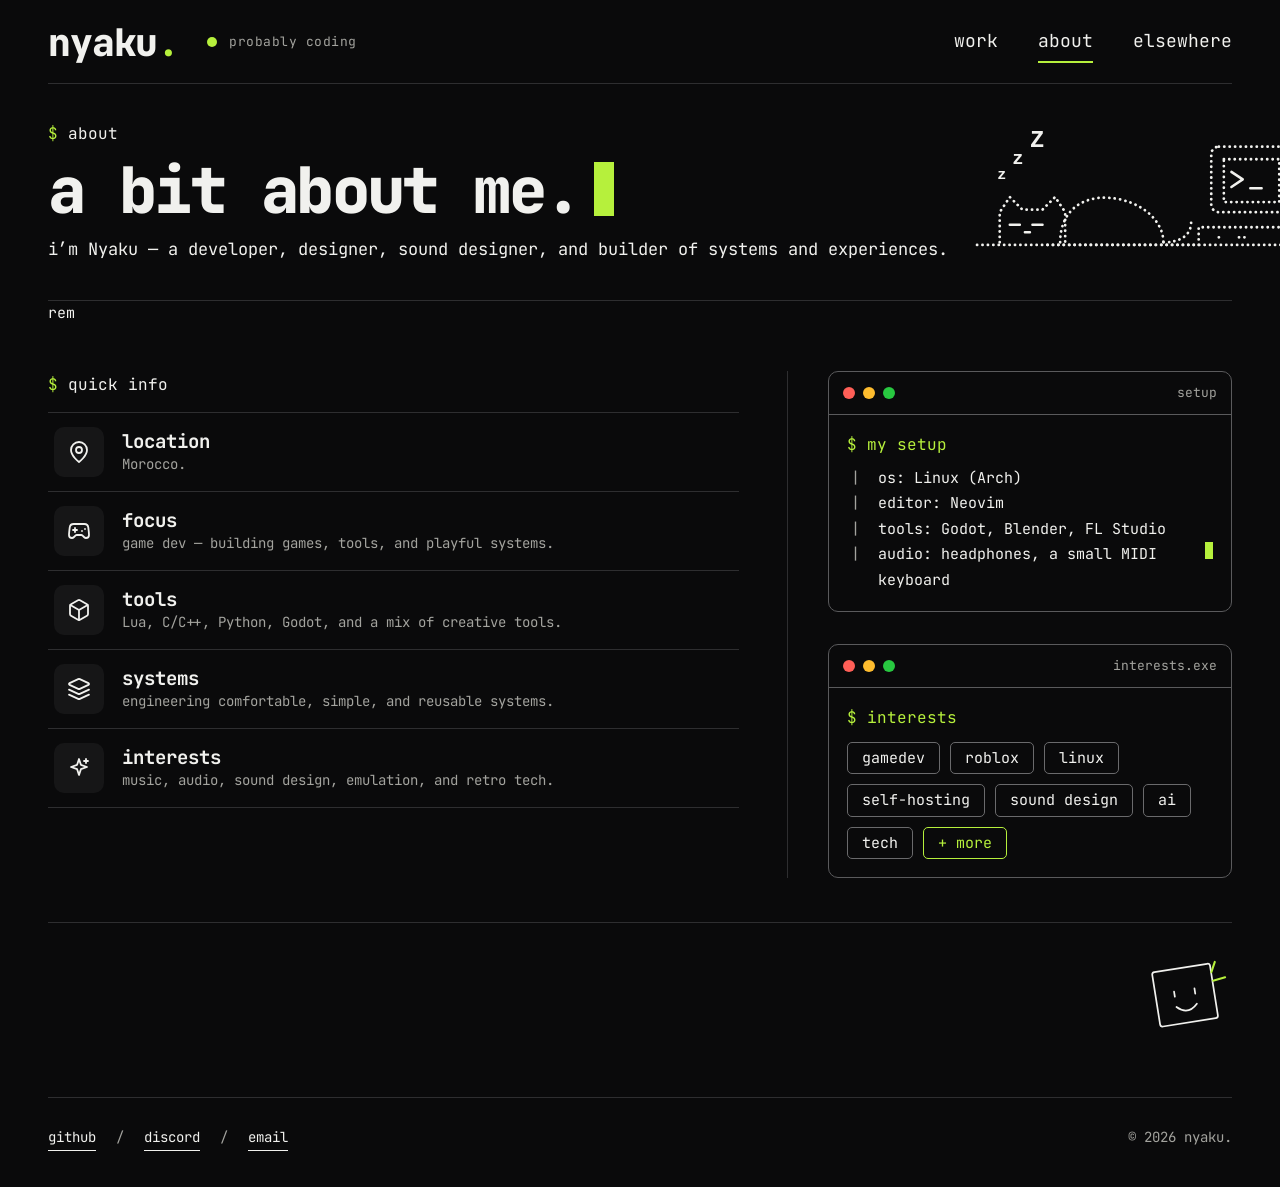
==== about.html @ e0c7d3d1 "remake portfolio as terminal-style site Replace the Windows 7 desktop with three static pages (work," ====
<!DOCTYPE html>
<html lang="en">
<head>
  <meta charset="UTF-8">
  <meta name="viewport" content="width=device-width, initial-scale=1">
  <title>nyaku. — about</title>
  <meta name="description" content="a bit about nyaku — developer, designer, sound designer, and builder of systems and experiences.">
  <meta name="theme-color" content="#0a0a0b">
  <link rel="icon" href="assets/nyaku_pixelartpfp.gif">
  <link rel="preconnect" href="https://fonts.googleapis.com">
  <link rel="preconnect" href="https://fonts.gstatic.com" crossorigin>
  <link rel="stylesheet" href="https://fonts.googleapis.com/css2?family=JetBrains+Mono:wght@400;500;700;800&display=swap">
  <link rel="stylesheet" href="css/style.css">
</head>
<body>
<div class="wrap">

  <header class="top">
    <a class="logo" href="index.html" data-render="logo"></a>
    <span class="status"><i class="dot"></i><span data-t="status"></span></span>
    <nav>
      <a href="index.html">work</a>
      <a href="about.html" aria-current="page">about</a>
      <a href="elsewhere.html">elsewhere</a>
    </nav>
  </header>

  <main>
    <section class="hero bordered">
      <div>
        <p class="prompt" data-t="about.prompt"></p>
        <h1><span data-t="about.title"></span><span class="cur"></span></h1>
        <p class="lead" data-t="about.lead"></p>
      </div>
      <svg class="art catpc" aria-hidden="true"><use href="assets/icons.svg#cat-pc"/></svg>
    </section>rem

    <div class="split">
      <section class="main">
        <p class="prompt" data-t="about.infoPrompt"></p>
        <ul class="rows plain" data-render="info"></ul>
      </section>

      <aside class="side">
        <div class="term" data-render="term" data-src="about.setup"></div>
        <div class="term" data-render="term" data-src="about.interestsWindow"></div>
      </aside>
    </div>

    <section class="foot-row">
      <svg class="art mascot" aria-hidden="true"><use href="assets/icons.svg#mascot"/></svg>
    </section>
  </main>

  <footer data-render="footer"></footer>

</div>
<script src="js/content.js"></script>
<script src="js/render.js"></script>
</body>
</html>
---- css/style.css ----
:root {
  --bg: #0a0a0b;
  --fg: #f1f1ee;
  --muted: #a3a39e;
  --line: #2e2e30;
  --panel: #161617;
  --lime: #b6f03c;
  --mono: "JetBrains Mono", ui-monospace, "DejaVu Sans Mono", Menlo, Consolas, monospace;
}
* { box-sizing: border-box; margin: 0; padding: 0; }
html { background: var(--bg); }
body {
  min-height: 100vh;
  background: var(--bg);
  color: var(--fg);
  font: 400 15px/1.7 var(--mono);
  -webkit-font-smoothing: antialiased;
}
a { color: inherit; text-decoration: none; }
ul { list-style: none; }
button { font: inherit; color: inherit; background: none; border: 0; cursor: pointer; }
:focus-visible { outline: 2px solid var(--lime); outline-offset: 3px; border-radius: 3px; }

.wrap { max-width: 1400px; margin: 0 auto; padding: 0 clamp(16px, 4vw, 48px); }
.i { width: 1.25em; height: 1.25em; flex: none; }
.art { color: var(--fg); flex: none; }

/* ---------- header / footer ---------- */
.top {
  display: flex; align-items: center; gap: 28px;
  padding: 22px 0 20px; border-bottom: 1px solid var(--line);
}
.logo { font-size: 38px; font-weight: 800; letter-spacing: -.03em; line-height: 1; }
.logo b { color: var(--lime); }
.status { display: flex; align-items: center; gap: 12px; color: var(--muted); font-size: 13px; letter-spacing: .04em; }
.dot { width: 10px; height: 10px; border-radius: 50%; background: var(--lime); animation: pulse 2.4s ease-in-out infinite; }
nav { margin-left: auto; display: flex; gap: 40px; font-size: 18px; }
nav a { padding: 4px 0; border-bottom: 2px solid transparent; transition: color .15s; }
nav a:hover { color: var(--lime); }
nav a[aria-current] { border-color: var(--lime); }

footer {
  display: flex; justify-content: space-between; flex-wrap: wrap; gap: 12px;
  margin-top: 56px; padding: 28px 0 36px; border-top: 1px solid var(--line);
  color: var(--muted); font-size: 14px;
}
.links { display: flex; gap: 20px; color: var(--fg); }
.links span { color: var(--muted); }
.links a { border-bottom: 1px solid currentColor; transition: color .15s; }
.links a:hover { color: var(--lime); }

/* ---------- type ---------- */
.prompt { color: var(--fg); font-size: 16px; margin-bottom: 8px; }
.prompt::before { content: "$ "; color: var(--lime); }
h1 { font-size: clamp(40px, 5.2vw, 64px); font-weight: 800; letter-spacing: -.04em; line-height: 1.1; }
.lead { margin-top: 10px; font-size: 17px; }
.cur {
  display: inline-block; width: .32em; height: .85em; margin-left: .22em;
  background: var(--lime); vertical-align: -.05em; animation: blink 1.1s steps(1) infinite;
}
.cur.sm { width: 9px; height: 17px; margin-left: 8px; vertical-align: -3px; }

/* ---------- layout ---------- */
.split { display: grid; grid-template-columns: minmax(0, 1.55fr) minmax(0, 1fr); gap: 0 48px; padding-top: 44px; }
.main > section + section { margin-top: 52px; }
.split > .side, .split > .main { min-width: 0; }
.side { border-left: 1px solid var(--line); padding-left: 40px; display: flex; flex-direction: column; gap: 32px; }
.hero { display: flex; align-items: center; justify-content: space-between; gap: 24px; }
.hero.bordered { padding: 36px 0; border-bottom: 1px solid var(--line); }
.hero > div { min-width: 0; }
.cat { width: 190px; height: 106px; margin-top: 20px; }
.catpc { width: 340px; height: 126px; }
.globe { width: 300px; height: 143px; }
.mascot { width: 86px; height: 86px; align-self: flex-end; }
.foot-row { display: flex; align-items: flex-end; justify-content: space-between; gap: 24px; margin-top: 44px; padding-top: 32px; border-top: 1px solid var(--line); }
.foot-row .term { flex: 1; max-width: 1000px; }
.foot-row .mascot { margin-left: auto; }
.now { display: flex; align-items: center; gap: 18px; font-size: 16px; }
.now .i { color: var(--lime); width: 26px; }

/* ---------- row lists (work / quick info / links) ---------- */
.rows { border-top: 1px solid var(--line); margin-top: 14px; }
.rows li { border-bottom: 1px solid var(--line); }
.rows li > a, .rows li:is(.plain li) { display: flex; align-items: center; gap: 18px; padding: 14px 6px; }
.rows.plain li { padding: 14px 6px; display: flex; align-items: center; gap: 18px; }
.rows > li > a { transition: background .15s; }
.rows > li > a:hover { background: #ffffff08; }
.rows > li > a:hover .go { color: var(--lime); transform: translate(2px, -2px); }
.tile { width: 50px; height: 50px; flex: none; display: grid; place-items: center; background: var(--panel); border-radius: 10px; }
.tile .i { width: 24px; height: 24px; }
.tile img.i { object-fit: contain; }
.txt { display: flex; flex-direction: column; min-width: 0; line-height: 1.4; }
.txt b { font-size: 19px; font-weight: 700; }
.txt small { font-size: 14px; color: var(--muted); }
.meta { margin-left: auto; font-size: 16px; white-space: nowrap; }
.go { color: var(--lime); width: 22px; height: 22px; transition: transform .15s; }
.rows > li > a > .go:last-child { margin-left: 18px; }
.rows > li > a > .txt + .go { margin-left: auto; }

/* ---------- terminal window ---------- */
.term { border: 1px solid #5a5a5c; border-radius: 10px; overflow: hidden; background: var(--bg); }
.term-bar { display: flex; align-items: center; gap: 8px; padding: 10px 14px; border-bottom: 1px solid #5a5a5c; }
.term-bar i { width: 12px; height: 12px; border-radius: 50%; background: #ff5f57; }
.term-bar i:nth-child(2) { background: #febc2e; }
.term-bar i:nth-child(3) { background: #28c840; }
.term-bar span { margin-left: auto; font-size: 13px; color: var(--muted); }
.term-body { padding: 16px 18px 18px; }
.term .prompt { color: var(--lime); }
.term .prompt::before { content: "$ "; }
.out { font-size: 15px; padding-left: 4px; display: flex; }
.out::before { content: "|"; color: var(--muted); margin-right: 18px; flex: none; }

/* ---------- tags ---------- */
.tags { display: flex; flex-wrap: wrap; gap: 10px; margin-top: 10px; }
.tags li { padding: 4px 14px; border: 1px solid #6a6a6c; border-radius: 5px; font-size: 15px; line-height: 1.5; }
.tags li.more { border-color: var(--lime); color: var(--lime); }
.interests { border-top: 1px solid var(--line); padding-top: 28px; }

/* ---------- player ---------- */
.player { padding-bottom: 28px; border-bottom: 1px solid var(--line); }
.player-top { display: flex; gap: 20px; align-items: flex-start; }
.cover {
  width: 125px; height: 125px; flex: none; border-radius: 10px;
  background:
    radial-gradient(circle at 78% 90%, transparent 52%, #ddd 53% 54%, transparent 55%),
    linear-gradient(118deg, #6e6e6e 0 22%, #e8e8e8 22% 34%, #3d3d3d 34% 52%, #bdbdbd 52% 63%, #222 63%);
  box-shadow: 0 6px 24px #0008;
}
.info { padding-top: 6px; display: flex; flex-direction: column; min-width: 0; }
.info b { font-size: 21px; letter-spacing: .02em; line-height: 1.3; }
.info small { color: var(--muted); font-size: 14px; }
.ic { padding: 6px; border-radius: 6px; color: var(--fg); transition: color .15s; }
.ic .i { display: block; }
.ic:hover, .ic[aria-pressed="true"] { color: var(--lime); }
#p-like { margin-left: auto; }
#p-like[aria-pressed="true"] svg { fill: currentColor; }
.controls { display: flex; align-items: center; justify-content: space-between; margin: -34px 0 0 144px; padding: 0 4px; }
.play { width: 62px; height: 62px; border-radius: 50%; background: var(--fg); color: var(--bg); display: grid; place-items: center; transition: transform .15s; }
.play:hover { transform: scale(1.06); }
.play .i { width: 26px; height: 26px; }
.seek, .vol { display: flex; align-items: center; gap: 14px; font-size: 14px; }
.seek { margin-top: 18px; }
.seek span, .vol span, .vol .ic { width: 4ch; flex: none; }
.seek span:last-child, .vol span { text-align: right; }
.seek input, .vol input {
  flex: 1; min-width: 0; height: 20px; appearance: none; -webkit-appearance: none; cursor: pointer;
  background: linear-gradient(to right, var(--fill) var(--p, 0%), #3a3a3c var(--p, 0%)) center / 100% 4px no-repeat;
}
.seek input { --fill: var(--lime); }
.seek input::-webkit-slider-thumb { -webkit-appearance: none; width: 12px; height: 12px; border-radius: 50%; background: var(--fg); border: 0; }
.seek input::-moz-range-thumb { width: 12px; height: 12px; border: 0; border-radius: 50%; background: var(--fg); }
/* volume: same grid as the seek row (icon / track / value) but quieter, so lime stays for progress */
.vol { margin-top: 14px; color: var(--muted); }
.vol input { --fill: #8d8d89; background-size: 100% 2px; }
.vol input::-webkit-slider-thumb { -webkit-appearance: none; width: 10px; height: 10px; border-radius: 50%; background: var(--fg); border: 0; }
.vol input::-moz-range-thumb { width: 10px; height: 10px; border: 0; border-radius: 50%; background: var(--fg); }
.vol .ic { padding: 0; display: flex; align-items: center; color: var(--muted); }
.vol .ic:hover { color: var(--fg); }
.vol .ic .i { width: 20px; height: 20px; }
.wave { display: flex; align-items: center; gap: 3px; height: 36px; margin-top: 22px; }
.wave i { flex: 1; min-width: 2px; border-radius: 1px; background: #4a4a4a; }
.wave i.on { background: var(--lime); }

@media (min-width: 1280px) { .lead { white-space: nowrap; } .hero > div { flex: none; } }

/* ---------- motion ---------- */
@keyframes blink { 50% { opacity: 0; } }
@keyframes pulse { 50% { opacity: .35; } }
@media (prefers-reduced-motion: reduce) { .cur, .dot { animation: none; } * { transition: none !important; } }

/* ---------- responsive ---------- */
@media (max-width: 960px) {
  .split { grid-template-columns: 1fr; gap: 48px; }
  .side { border-left: 0; padding-left: 0; border-top: 1px solid var(--line); padding-top: 40px; }
  .catpc, .globe { width: 220px; height: auto; }
}
@media (max-width: 640px) {
  .top { flex-wrap: wrap; gap: 12px 20px; }
  nav { margin-left: 0; width: 100%; gap: 28px; font-size: 16px; }
  .logo { font-size: 32px; }
  .hero .art { display: none; }
  .meta { display: none; }
  .foot-row { flex-direction: column; align-items: flex-start; }
  .mascot { align-self: flex-end; }
  .now { align-items: flex-start; }
  .txt b { font-size: 17px; }
}
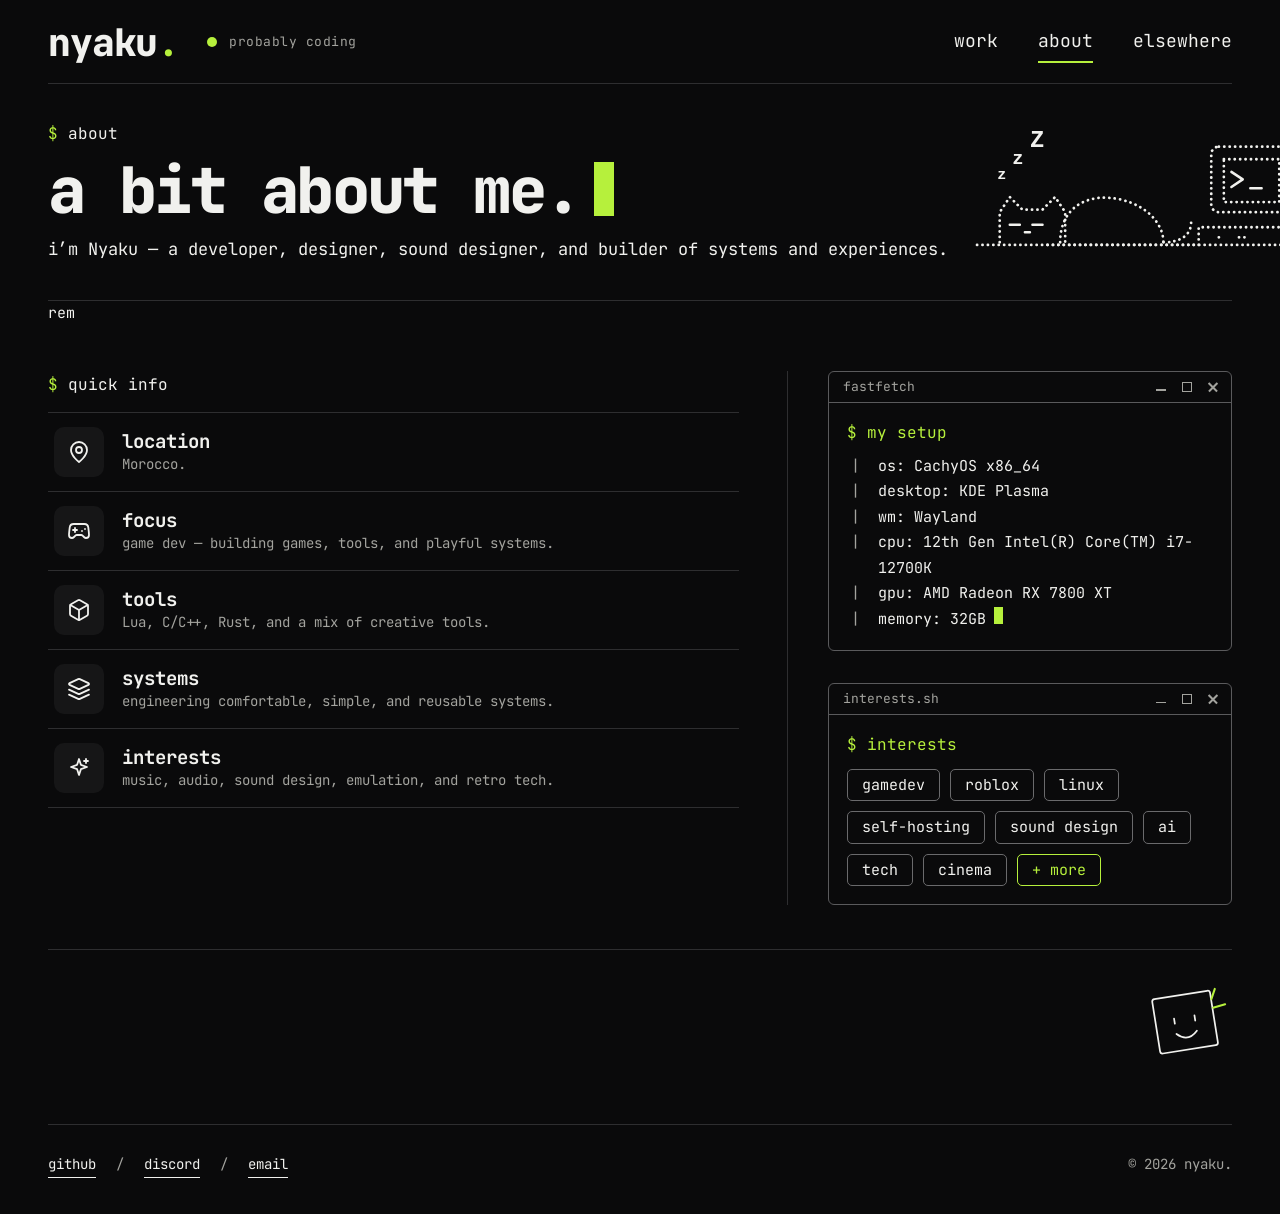
==== commit 0ad32798: "persistent player across pages, mini player, playlist and UI polish - swap pages client-side (js/nav" ====
--- a/about.html
+++ b/about.html
@@ -57,5 +57,7 @@
 </div>
 <script src="js/content.js"></script>
 <script src="js/render.js"></script>
+<script src="js/player.js"></script>
+<script src="js/nav.js"></script>
 </body>
 </html>
--- a/css/style.css
+++ b/css/style.css
@@ -98,12 +98,19 @@
 .rows > li > a > .txt + .go { margin-left: auto; }
 
 /* ---------- terminal window ---------- */
-.term { border: 1px solid #5a5a5c; border-radius: 10px; overflow: hidden; background: var(--bg); }
-.term-bar { display: flex; align-items: center; gap: 8px; padding: 10px 14px; border-bottom: 1px solid #5a5a5c; }
-.term-bar i { width: 12px; height: 12px; border-radius: 50%; background: #ff5f57; }
-.term-bar i:nth-child(2) { background: #febc2e; }
-.term-bar i:nth-child(3) { background: #28c840; }
-.term-bar span { margin-left: auto; font-size: 13px; color: var(--muted); }
+.term { border: 1px solid #5a5a5c; border-radius: 6px; overflow: hidden; background: var(--bg); }
+/* linux-style titlebar: title on the left, minimize / maximize / close on the right */
+.term-bar { display: flex; align-items: center; gap: 8px; padding: 4px 6px 4px 14px; border-bottom: 1px solid #5a5a5c; }
+.term-bar span { font-size: 13px; color: var(--muted); }
+.wm { margin-left: auto; display: flex; gap: 2px; color: var(--muted); }
+.wm i { position: relative; width: 24px; height: 22px; border-radius: 4px; }
+.wm i::before, .wm i::after { content: ""; position: absolute; }
+.wm .min::before { left: 7px; right: 7px; bottom: 7px; height: 1.5px; background: currentColor; }
+.wm .max::before { left: 7px; top: 6px; width: 8px; height: 8px; border: 1.5px solid currentColor; }
+.wm .cls::before, .wm .cls::after { left: 50%; top: 50%; width: 12px; height: 1.5px; background: currentColor; translate: -50% -50%; rotate: 45deg; }
+.wm .cls::after { rotate: -45deg; }
+.wm i:hover { background: #ffffff14; color: var(--fg); }
+.wm .cls:hover { background: #e5484d; color: #fff; }
 .term-body { padding: 16px 18px 18px; }
 .term .prompt { color: var(--lime); }
 .term .prompt::before { content: "$ "; }
@@ -127,38 +134,38 @@
   box-shadow: 0 6px 24px #0008;
 }
 .info { padding-top: 6px; display: flex; flex-direction: column; min-width: 0; }
-.info b { font-size: 21px; letter-spacing: .02em; line-height: 1.3; }
+.info b { font-size: 21px; letter-spacing: .02em; line-height: 1.3; overflow-wrap: anywhere; }
 .info small { color: var(--muted); font-size: 14px; }
 .ic { padding: 6px; border-radius: 6px; color: var(--fg); transition: color .15s; }
 .ic .i { display: block; }
 .ic:hover, .ic[aria-pressed="true"] { color: var(--lime); }
-#p-like { margin-left: auto; }
-#p-like[aria-pressed="true"] svg { fill: currentColor; }
 .controls { display: flex; align-items: center; justify-content: space-between; margin: -34px 0 0 144px; padding: 0 4px; }
 .play { width: 62px; height: 62px; border-radius: 50%; background: var(--fg); color: var(--bg); display: grid; place-items: center; transition: transform .15s; }
 .play:hover { transform: scale(1.06); }
 .play .i { width: 26px; height: 26px; }
-.seek, .vol { display: flex; align-items: center; gap: 14px; font-size: 14px; }
-.seek { margin-top: 18px; }
-.seek span, .vol span, .vol .ic { width: 4ch; flex: none; }
-.seek span:last-child, .vol span { text-align: right; }
-.seek input, .vol input {
-  flex: 1; min-width: 0; height: 20px; appearance: none; -webkit-appearance: none; cursor: pointer;
-  background: linear-gradient(to right, var(--fill) var(--p, 0%), #3a3a3c var(--p, 0%)) center / 100% 4px no-repeat;
-}
-.seek input { --fill: var(--lime); }
-.seek input::-webkit-slider-thumb { -webkit-appearance: none; width: 12px; height: 12px; border-radius: 50%; background: var(--fg); border: 0; }
-.seek input::-moz-range-thumb { width: 12px; height: 12px; border: 0; border-radius: 50%; background: var(--fg); }
-/* volume: same grid as the seek row (icon / track / value) but quieter, so lime stays for progress */
-.vol { margin-top: 14px; color: var(--muted); }
-.vol input { --fill: #8d8d89; background-size: 100% 2px; }
-.vol input::-webkit-slider-thumb { -webkit-appearance: none; width: 10px; height: 10px; border-radius: 50%; background: var(--fg); border: 0; }
-.vol input::-moz-range-thumb { width: 10px; height: 10px; border: 0; border-radius: 50%; background: var(--fg); }
-.vol .ic { padding: 0; display: flex; align-items: center; color: var(--muted); }
-.vol .ic:hover { color: var(--fg); }
-.vol .ic .i { width: 20px; height: 20px; }
-.wave { display: flex; align-items: center; gap: 3px; height: 36px; margin-top: 22px; }
-.wave i { flex: 1; min-width: 2px; border-radius: 1px; background: #4a4a4a; }
+/* volume: a speaker icon next to the heart; the slider pops open on hover / focus, click mutes */
+.top-actions { margin-left: auto; display: flex; align-items: center; gap: 2px; }
+.vol { position: relative; font-size: 13px; }
+.vol-pop {
+  position: absolute; top: 100%; left: 50%; z-index: 2; display: flex; flex-direction: column; align-items: center; gap: 4px; padding: 10px 8px 8px;
+  background: var(--bg); border: 1px solid #5a5a5c; border-radius: 6px; color: var(--muted);
+  opacity: 0; visibility: hidden; translate: -50% -4px; transition: opacity .15s, translate .15s, visibility .15s;
+}
+.vol:hover .vol-pop, .vol:focus-within .vol-pop { opacity: 1; visibility: visible; translate: -50% 0; }
+.vol-pop span { min-width: 4ch; text-align: center; }
+.vol input {
+  writing-mode: vertical-lr; direction: rtl; /* vertical slider, up = louder */
+  width: 20px; height: 100px; appearance: none; -webkit-appearance: none; cursor: pointer;
+  background: linear-gradient(to top, var(--lime) var(--p, 0%), #3a3a3c var(--p, 0%)) center / 3px 100% no-repeat;
+}
+.vol input::-webkit-slider-thumb { -webkit-appearance: none; width: 11px; height: 11px; border-radius: 50%; background: var(--fg); border: 0; }
+.vol input::-moz-range-thumb { width: 11px; height: 11px; border: 0; border-radius: 50%; background: var(--fg); }
+.seek { display: flex; align-items: center; gap: 14px; margin-top: 20px; font-size: 14px; }
+.seek span { width: 4ch; flex: none; }
+.seek span:last-child { text-align: right; }
+.wave { flex: 1; min-width: 0; display: flex; align-items: center; gap: 2px; height: 44px; cursor: pointer; touch-action: none; user-select: none; }
+.wave i { flex: 1; min-width: 0; border-radius: 1px; background: #4a4a4a; transition: background .12s; }
+.wave:hover i:not(.on) { background: #6a6a6c; }
 .wave i.on { background: var(--lime); }
 
 @media (min-width: 1280px) { .lead { white-space: nowrap; } .hero > div { flex: none; } }
@@ -166,7 +173,7 @@
 /* ---------- motion ---------- */
 @keyframes blink { 50% { opacity: 0; } }
 @keyframes pulse { 50% { opacity: .35; } }
-@media (prefers-reduced-motion: reduce) { .cur, .dot { animation: none; } * { transition: none !important; } }
+@media (prefers-reduced-motion: reduce) { .cur, .dot, .mini { animation: none; } * { transition: none !important; } }
 
 /* ---------- responsive ---------- */
 @media (max-width: 960px) {
@@ -185,3 +192,25 @@
   .now { align-items: flex-start; }
   .txt b { font-size: 17px; }
 }
+
+/* ---------- mini player: one flat row, shown on every page except the one with the full player ---------- */
+.mini {
+  position: fixed; left: 50%; translate: -50% 0; bottom: 16px; z-index: 10; width: min(360px, calc(100vw - 32px));
+  display: flex; align-items: center; gap: 6px; padding: 10px 10px 12px 12px; overflow: hidden;
+  background: var(--bg); border: 1px solid #5a5a5c; border-radius: 10px; animation: mini-in .25s ease-out;
+}
+.mini[hidden] { display: none; }
+.mini .cover { width: 40px; height: 40px; border-radius: 6px; margin-right: 6px; box-shadow: none; }
+.mini .info { padding: 0; flex: 1; }
+.mini .info b { font-size: 14px; line-height: 1.3; white-space: nowrap; overflow: hidden; text-overflow: ellipsis; }
+.mini .info small { font-size: 12px; white-space: nowrap; overflow: hidden; text-overflow: ellipsis; }
+.mini .ic { padding: 4px; }
+.mini .ic .i { width: 18px; height: 18px; }
+.mini .play { width: 32px; height: 32px; flex: none; }
+.mini .play .i { width: 14px; height: 14px; }
+.mini .close { color: var(--muted); margin-left: 4px; }
+.mini .close:hover { color: var(--fg); }
+.mini-line { position: absolute; left: 0; right: 0; bottom: 0; height: 2px; background: #2e2e30; }
+.mini-line::after { content: ""; display: block; height: 100%; width: var(--p, 0%); background: var(--lime); }
+body.has-mini { padding-bottom: 90px; }
+@keyframes mini-in { from { opacity: 0; transform: translateY(12px); } }
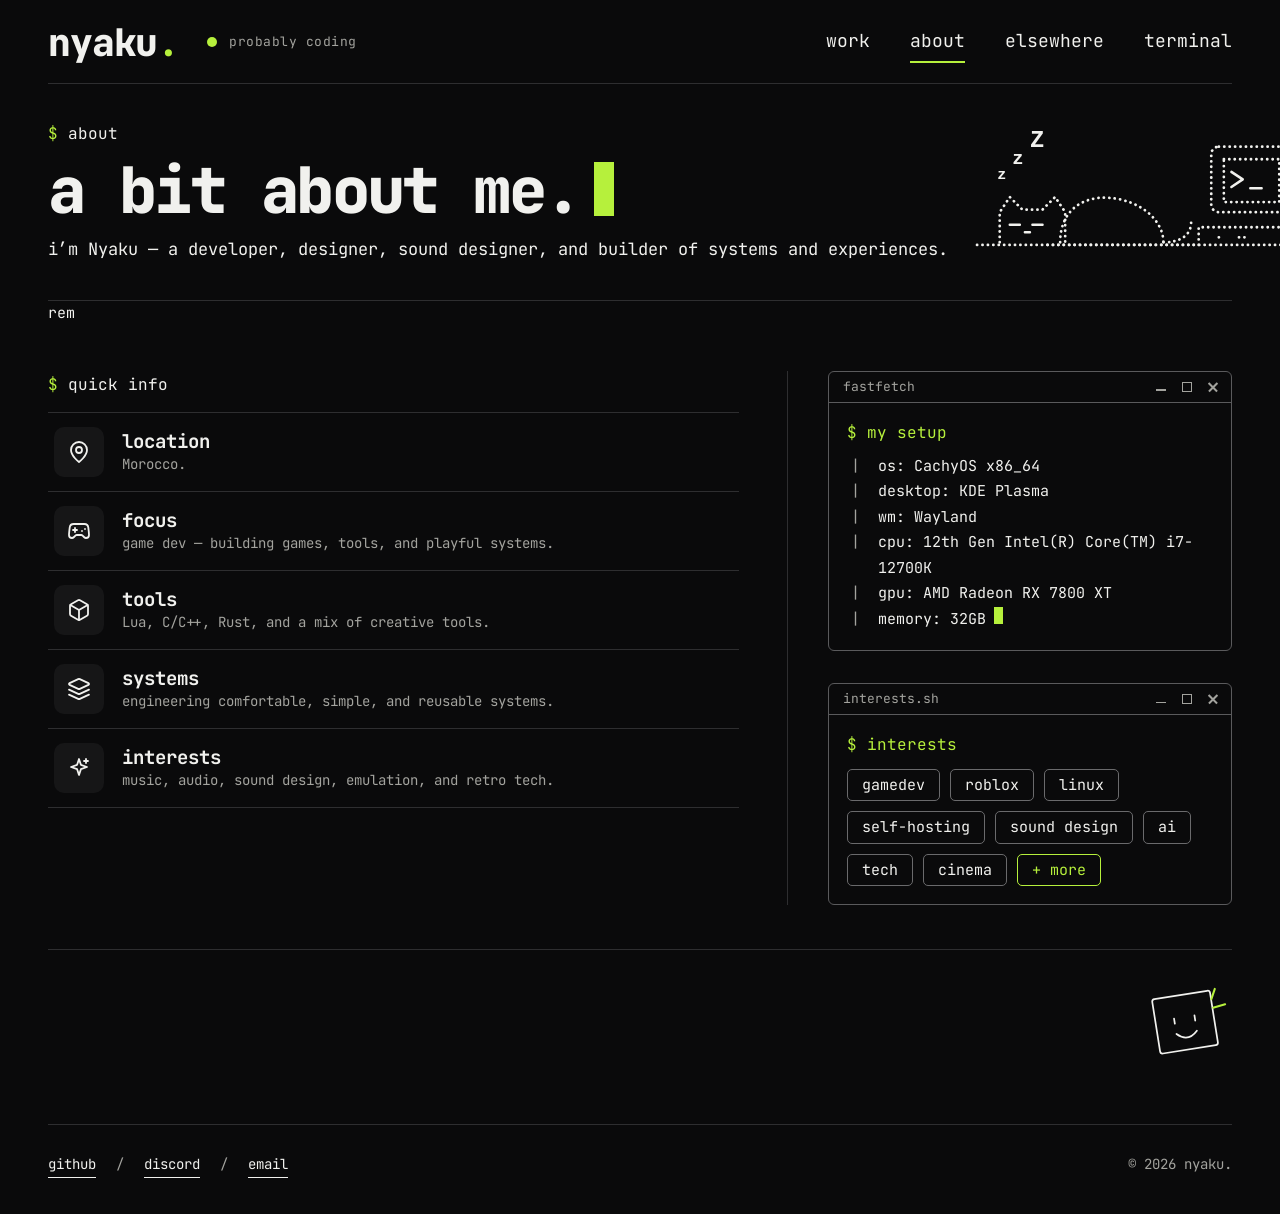
==== commit c4caeb6c: "add terminal page, fake shell, music commands, and a playable ocarina - terminal.html + js/terminal." ====
--- a/about.html
+++ b/about.html
@@ -6,7 +6,7 @@
   <title>nyaku. — about</title>
   <meta name="description" content="a bit about nyaku — developer, designer, sound designer, and builder of systems and experiences.">
   <meta name="theme-color" content="#0a0a0b">
-  <link rel="icon" href="assets/nyaku_pixelartpfp.gif">
+  <link rel="icon" href="assets/favicon.png">
   <link rel="preconnect" href="https://fonts.googleapis.com">
   <link rel="preconnect" href="https://fonts.gstatic.com" crossorigin>
   <link rel="stylesheet" href="https://fonts.googleapis.com/css2?family=JetBrains+Mono:wght@400;500;700;800&display=swap">
@@ -22,6 +22,7 @@
       <a href="index.html">work</a>
       <a href="about.html" aria-current="page">about</a>
       <a href="elsewhere.html">elsewhere</a>
+      <a href="terminal.html">terminal</a>
     </nav>
   </header>
 
@@ -58,6 +59,7 @@
 <script src="js/content.js"></script>
 <script src="js/render.js"></script>
 <script src="js/player.js"></script>
+<script src="js/terminal.js"></script>
 <script src="js/nav.js"></script>
 </body>
 </html>
--- a/css/style.css
+++ b/css/style.css
@@ -214,3 +214,66 @@
 .mini-line::after { content: ""; display: block; height: 100%; width: var(--p, 0%); background: var(--lime); }
 body.has-mini { padding-bottom: 90px; }
 @keyframes mini-in { from { opacity: 0; transform: translateY(12px); } }
+
+/* ---------- terminal page ---------- */
+.shell { margin-top: 36px; }
+.shell:focus-within { border-color: color-mix(in srgb, var(--lime) 55%, #5a5a5c); }
+.sh { height: min(520px, 62vh); overflow-y: auto; cursor: text; font-size: 14px; padding: 14px 18px; }
+.sh .ln, .sh-line { white-space: pre-wrap; overflow-wrap: anywhere; line-height: 1.6; }
+.sh .ln:empty { min-height: 1.6em; }
+.sh-line { display: flex; gap: 1ch; align-items: baseline; }
+.sh .ps b { color: var(--lime); }
+.sh .ps i { color: #7aa2f7; font-style: normal; }
+.sh-in { flex: 1; min-width: 0; padding: 0; background: none; border: 0; outline: 0; color: var(--fg); font: inherit; caret-color: var(--lime); }
+.sh .ls { display: flex; flex-wrap: wrap; gap: 0 2ch; }
+.sh .d { color: #7aa2f7; font-weight: 700; }
+.sh .x { color: var(--lime); font-weight: 700; }
+.sh .dim { color: var(--muted); }
+.sh .help { display: grid; grid-template-columns: max-content 1fr; gap: 0 3ch; }
+.sh .help b { color: var(--lime); }
+.sh .help span { color: var(--muted); }
+.sh .ff { display: flex; flex-wrap: wrap; gap: 0 3ch; }
+.sh .ff pre { margin: 0; font: inherit; line-height: 1.3; color: var(--lime); }
+.sh .k { color: var(--lime); font-weight: 700; }
+.sh .pal span { display: inline-block; width: 3ch; height: 1.1em; vertical-align: middle; }
+
+/* ---------- ./ocarina.sh (full-screen app inside the shell window) ---------- */
+.sh.app { height: auto; overflow: visible; cursor: default; container-type: inline-size; }
+.sh.app .sh-out, .sh.app .sh-line { display: none; }
+.tui { display: grid; grid-template-columns: max-content minmax(260px, 1fr); gap: 20px 36px; line-height: 1.6; }
+.tui .dim { color: var(--muted); }
+.tui b { font-weight: 700; }
+.tui-hd { display: flex; justify-content: space-between; gap: 2ch; padding-bottom: 6px; margin-bottom: 8px; border-bottom: 1px solid #3a3a3c; }
+.tui-hd b { color: var(--lime); letter-spacing: .08em; }
+.tui-hd span { color: var(--muted); }
+.tui-art { margin: 0; font: inherit; font-size: 8px; line-height: 1.2; white-space: pre; overflow: hidden; transition: filter .15s; }
+.tui.playing .tui-art { filter: brightness(1.3) saturate(1.25); }
+.tui-keys { display: flex; flex-wrap: wrap; gap: 8px 2ch; margin-top: 14px; }
+.key { display: inline-flex; gap: 1ch; padding: 1px 1.2ch; border: 1px solid #5a5a5c; border-radius: 4px; cursor: pointer; user-select: none; touch-action: none; transition: background .08s, color .08s; }
+.key b { font-weight: 800; }
+.key i { font-style: normal; color: var(--muted); }
+.key.on { background: var(--lime); border-color: var(--lime); color: #0a0a0b; }
+.key.on i { color: #0a0a0b; }
+.tui-line { display: flex; gap: 2ch; align-items: baseline; margin-top: 10px; min-height: 1.6em; }
+.pn { margin-right: 1ch; color: var(--fg); }
+.tui-prac { margin-top: 18px; padding-top: 14px; border-top: 1px solid #3a3a3c; }
+.tui-name { font-size: 20px; font-weight: 800; margin-top: 2px; }
+.tui-seq { margin: 10px 0 6px; font-size: 18px; }
+.sn { display: inline-block; min-width: 2ch; margin-right: 1.4ch; text-align: center; color: var(--muted); }
+.sn.played { color: var(--lime); }
+.sn.next { color: var(--fg); border-bottom: 2px solid var(--lime); }
+.tui-status { min-height: 1.6em; }
+.tui-acts { display: flex; flex-wrap: wrap; gap: 0 3ch; margin-top: 8px; }
+.tui button { padding: 0; font: inherit; color: var(--lime); cursor: pointer; }
+.tui button:hover { text-decoration: underline; }
+.tui-songs { margin-bottom: 14px; }
+.song { display: grid; grid-template-columns: 2ch 3ch 1fr auto 3ch; gap: 0 1ch; padding: 1px 0; cursor: pointer; }
+.song:hover { color: var(--lime); }
+.song.sel { color: var(--lime); font-weight: 700; }
+.song .x { text-align: right; }
+.tui-foot { grid-column: 1 / -1; padding-top: 10px; border-top: 1px solid #3a3a3c; }
+.tui-foot span { color: var(--fg); }
+@container (max-width: 1000px) {
+  .tui { grid-template-columns: minmax(0, 1fr); }
+  .tui-art { font-size: max(4px, min(8px, calc(100cqw / 58))); }
+}
